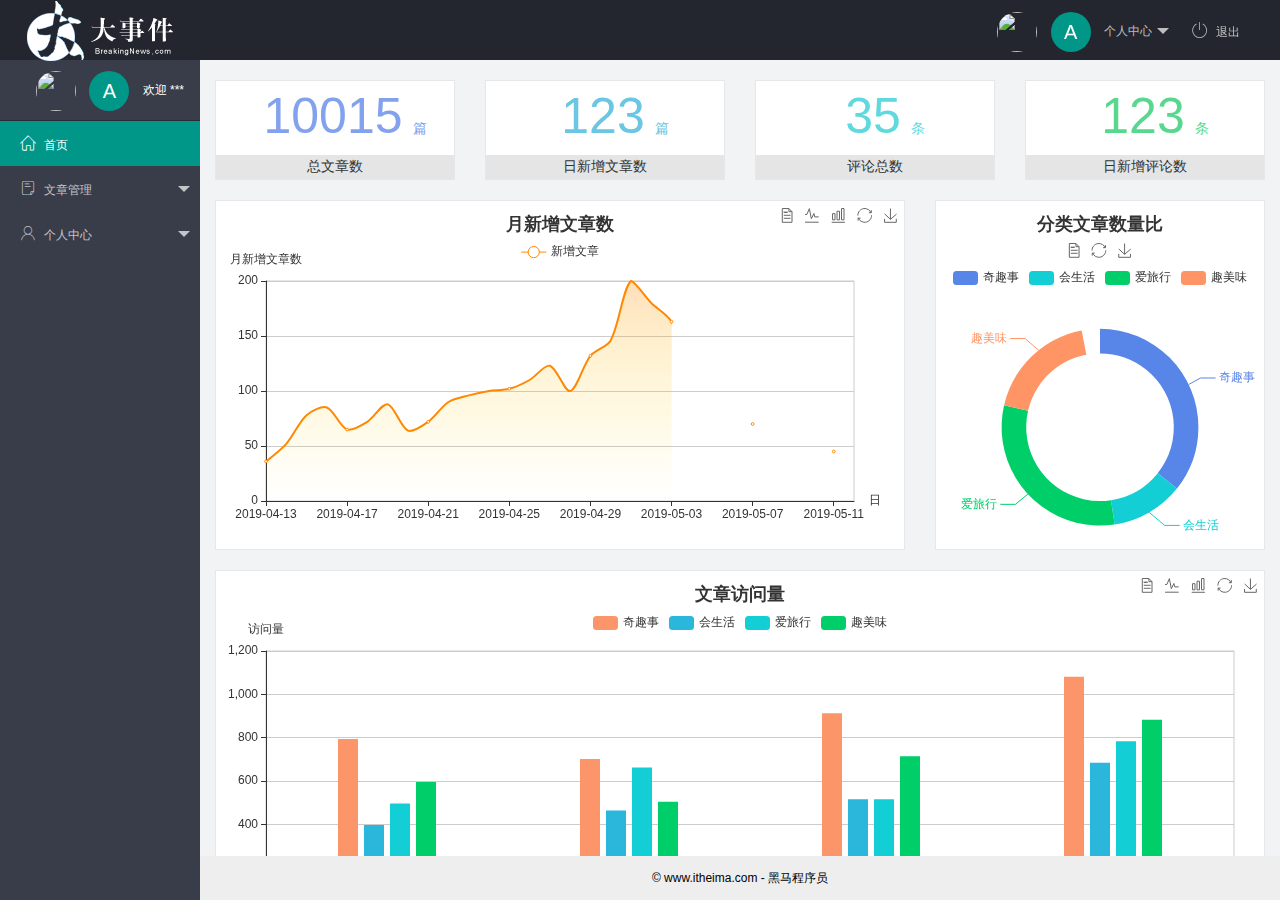
==== index.html @ df909ddf "完成主页功能开发" ====
<!DOCTYPE html>
<html lang="en">
<head>
    <meta charset="UTF-8">
    <meta name="viewport" content="width=device-width, initial-scale=1.0">
    <title>后台主页</title>
    <!-- 导入layui样式 -->
    <link rel="stylesheet" href="/assets/lib/layui/css/layui.css">
    <!-- 导入字体图标 -->
    <link rel="stylesheet" href="/assets/fonts/iconfont.css">
    <!-- 导入自己的css -->
    <link rel="stylesheet" href="/assets/css/index.css">
</head>
<body class="layui-layout-body">
    <body class="layui-layout-body">
        <div class="layui-layout layui-layout-admin">
          <div class="layui-header">
            <div class="layui-logo">
              <img src="/assets/images/logo.png" alt="" />
            </div>
            <!-- 头部区域（可配合layui已有的水平导航） -->
            <ul class="layui-nav layui-layout-right">
              <li class="layui-nav-item">
                <a href="javascript:;" class="userinfo">
                  <img src="http://t.cn/RCzsdCq" class="layui-nav-img" />
                  <span class="text-avatar">A</span>
                  个人中心
                </a>
                <dl class="layui-nav-child">
                  <dd><a href="/user/user_info.html" target="fm">基本资料</a></dd>
                  <dd><a href="/user/user_avatar.html" target="fm">更换头像</a></dd>
                  <dd><a href="/user/user_pwd.html" target="fm">重置密码</a></dd>
                </dl>
              </li>
              <li class="layui-nav-item">
                <a href="javascript:;" id="btnLogout"><span class="iconfont icon-tuichu"></span>退出</a>
              </li>
            </ul>
          </div>
    
          <div class="layui-side layui-bg-black">
            <div class="layui-side-scroll">
              <div class="userinfo">
                <img src="http://t.cn/RCzsdCq" class="layui-nav-img" />
                <span class="text-avatar">A</span>
                <span id="welcome">欢迎 ***</span>
              </div>
              <!-- 左侧导航区域（可配合layui已有的垂直导航） -->
              <ul class="layui-nav layui-nav-tree" lay-shrink="all">
                <li class="layui-nav-item layui-this">
                  <a href="/home/dashboard.html" target="fm"><span class="iconfont icon-home"></span>首页</a>
                </li>
                <li class="layui-nav-item">
                  <a class="" href="javascript:;"><span class="iconfont icon-16"></span>文章管理</a>
                  <dl class="layui-nav-child">
                    <dd>
                      <a href="/article/art_cate.html" target="fm"><i class="layui-icon layui-icon-app"></i>文章类别</a>
                    </dd>
                    <dd>
                      <a href="javascript:;"><i class="layui-icon layui-icon-app"></i>文章列表</a>
                    </dd>
                    <dd>
                      <a href="javascript:;"><i class="layui-icon layui-icon-app"></i>发布文章</a>
                    </dd>
                  </dl>
                </li>
                <li class="layui-nav-item">
                  <a href="javascript:;"><span class="iconfont icon-user"></span>个人中心</a>
                  <dl class="layui-nav-child">
                    <dd>
                      <a href="/user/user_info.html" target="fm"><i class="layui-icon layui-icon-app"></i>基本资料</a>
                    </dd>
                    <dd>
                      <a href="/user/user_avatar.html" target="fm"><i class="layui-icon layui-icon-app"></i>更换头像</a>
                    </dd>
                    <dd>
                      <a href="/user/user_pwd.html" target="fm"><i class="layui-icon layui-icon-app"></i>重置密码</a>
                    </dd>
                  </dl>
                </li>
              </ul>
            </div>
          </div>
    
          <div class="layui-body">
            <!-- 内容主体区域 -->
            <iframe name="fm" src="/home/dashboard.html" frameborder="0"></iframe>
          </div>
    
          <div class="layui-footer">
            <!-- 底部固定区域 -->
            © www.itheima.com - 黑马程序员
          </div>
        </div>

      <!-- 导入 layui 的JS文件 -->
      <script src="/assets/lib/layui/layui.all.js"></script>
      <!-- 导入jQuery -->
      <script src="/assets/lib/jquery.js"></script>
      <!-- 导入自己封装的 baseAPI -->
      <script src="/assets/js/baseAPI.js"></script> 
      <!-- 导入自己的JS -->
      <script src="/assets/js/index.js"></script>
</body>
</html>
---- assets/lib/layui/css/layui.css ----
/** layui-v2.5.5 MIT License By https://www.layui.com */
 .layui-inline,img{display:inline-block;vertical-align:middle}h1,h2,h3,h4,h5,h6{font-weight:400}.layui-edge,.layui-header,.layui-inline,.layui-main{position:relative}.layui-body,.layui-edge,.layui-elip{overflow:hidden}.layui-btn,.layui-edge,.layui-inline,img{vertical-align:middle}.layui-btn,.layui-disabled,.layui-icon,.layui-unselect{-moz-user-select:none;-webkit-user-select:none;-ms-user-select:none}.layui-elip,.layui-form-checkbox span,.layui-form-pane .layui-form-label{text-overflow:ellipsis;white-space:nowrap}.layui-breadcrumb,.layui-tree-btnGroup{visibility:hidden}blockquote,body,button,dd,div,dl,dt,form,h1,h2,h3,h4,h5,h6,input,li,ol,p,pre,td,textarea,th,ul{margin:0;padding:0;-webkit-tap-highlight-color:rgba(0,0,0,0)}a:active,a:hover{outline:0}img{border:none}li{list-style:none}table{border-collapse:collapse;border-spacing:0}h4,h5,h6{font-size:100%}button,input,optgroup,option,select,textarea{font-family:inherit;font-size:inherit;font-style:inherit;font-weight:inherit;outline:0}pre{white-space:pre-wrap;white-space:-moz-pre-wrap;white-space:-pre-wrap;white-space:-o-pre-wrap;word-wrap:break-word}body{line-height:24px;font:14px Helvetica Neue,Helvetica,PingFang SC,Tahoma,Arial,sans-serif}hr{height:1px;margin:10px 0;border:0;clear:both}a{color:#333;text-decoration:none}a:hover{color:#777}a cite{font-style:normal;*cursor:pointer}.layui-border-box,.layui-border-box *{box-sizing:border-box}.layui-box,.layui-box *{box-sizing:content-box}.layui-clear{clear:both;*zoom:1}.layui-clear:after{content:'\20';clear:both;*zoom:1;display:block;height:0}.layui-inline{*display:inline;*zoom:1}.layui-edge{display:inline-block;width:0;height:0;border-width:6px;border-style:dashed;border-color:transparent}.layui-edge-top{top:-4px;border-bottom-color:#999;border-bottom-style:solid}.layui-edge-right{border-left-color:#999;border-left-style:solid}.layui-edge-bottom{top:2px;border-top-color:#999;border-top-style:solid}.layui-edge-left{border-right-color:#999;border-right-style:solid}.layui-disabled,.layui-disabled:hover{color:#d2d2d2!important;cursor:not-allowed!important}.layui-circle{border-radius:100%}.layui-show{display:block!important}.layui-hide{display:none!important}@font-face{font-family:layui-icon;src:url(../font/iconfont.eot?v=250);src:url(../font/iconfont.eot?v=250#iefix) format('embedded-opentype'),url(../font/iconfont.woff2?v=250) format('woff2'),url(../font/iconfont.woff?v=250) format('woff'),url(../font/iconfont.ttf?v=250) format('truetype'),url(../font/iconfont.svg?v=250#layui-icon) format('svg')}.layui-icon{font-family:layui-icon!important;font-size:16px;font-style:normal;-webkit-font-smoothing:antialiased;-moz-osx-font-smoothing:grayscale}.layui-icon-reply-fill:before{content:"\e611"}.layui-icon-set-fill:before{content:"\e614"}.layui-icon-menu-fill:before{content:"\e60f"}.layui-icon-search:before{content:"\e615"}.layui-icon-share:before{content:"\e641"}.layui-icon-set-sm:before{content:"\e620"}.layui-icon-engine:before{content:"\e628"}.layui-icon-close:before{content:"\1006"}.layui-icon-close-fill:before{content:"\1007"}.layui-icon-chart-screen:before{content:"\e629"}.layui-icon-star:before{content:"\e600"}.layui-icon-circle-dot:before{content:"\e617"}.layui-icon-chat:before{content:"\e606"}.layui-icon-release:before{content:"\e609"}.layui-icon-list:before{content:"\e60a"}.layui-icon-chart:before{content:"\e62c"}.layui-icon-ok-circle:before{content:"\1005"}.layui-icon-layim-theme:before{content:"\e61b"}.layui-icon-table:before{content:"\e62d"}.layui-icon-right:before{content:"\e602"}.layui-icon-left:before{content:"\e603"}.layui-icon-cart-simple:before{content:"\e698"}.layui-icon-face-cry:before{content:"\e69c"}.layui-icon-face-smile:before{content:"\e6af"}.layui-icon-survey:before{content:"\e6b2"}.layui-icon-tree:before{content:"\e62e"}.layui-icon-upload-circle:before{content:"\e62f"}.layui-icon-add-circle:before{content:"\e61f"}.layui-icon-download-circle:before{content:"\e601"}.layui-icon-templeate-1:before{content:"\e630"}.layui-icon-util:before{content:"\e631"}.layui-icon-face-surprised:before{content:"\e664"}.layui-icon-edit:before{content:"\e642"}.layui-icon-speaker:before{content:"\e645"}.layui-icon-down:before{content:"\e61a"}.layui-icon-file:before{content:"\e621"}.layui-icon-layouts:before{content:"\e632"}.layui-icon-rate-half:before{content:"\e6c9"}.layui-icon-add-circle-fine:before{content:"\e608"}.layui-icon-prev-circle:before{content:"\e633"}.layui-icon-read:before{content:"\e705"}.layui-icon-404:before{content:"\e61c"}.layui-icon-carousel:before{content:"\e634"}.layui-icon-help:before{content:"\e607"}.layui-icon-code-circle:before{content:"\e635"}.layui-icon-water:before{content:"\e636"}.layui-icon-username:before{content:"\e66f"}.layui-icon-find-fill:before{content:"\e670"}.layui-icon-about:before{content:"\e60b"}.layui-icon-location:before{content:"\e715"}.layui-icon-up:before{content:"\e619"}.layui-icon-pause:before{content:"\e651"}.layui-icon-date:before{content:"\e637"}.layui-icon-layim-uploadfile:before{content:"\e61d"}.layui-icon-delete:before{content:"\e640"}.layui-icon-play:before{content:"\e652"}.layui-icon-top:before{content:"\e604"}.layui-icon-friends:before{content:"\e612"}.layui-icon-refresh-3:before{content:"\e9aa"}.layui-icon-ok:before{content:"\e605"}.layui-icon-layer:before{content:"\e638"}.layui-icon-face-smile-fine:before{content:"\e60c"}.layui-icon-dollar:before{content:"\e659"}.layui-icon-group:before{content:"\e613"}.layui-icon-layim-download:before{content:"\e61e"}.layui-icon-picture-fine:before{content:"\e60d"}.layui-icon-link:before{content:"\e64c"}.layui-icon-diamond:before{content:"\e735"}.layui-icon-log:before{content:"\e60e"}.layui-icon-rate-solid:before{content:"\e67a"}.layui-icon-fonts-del:before{content:"\e64f"}.layui-icon-unlink:before{content:"\e64d"}.layui-icon-fonts-clear:before{content:"\e639"}.layui-icon-triangle-r:before{content:"\e623"}.layui-icon-circle:before{content:"\e63f"}.layui-icon-radio:before{content:"\e643"}.layui-icon-align-center:before{content:"\e647"}.layui-icon-align-right:before{content:"\e648"}.layui-icon-align-left:before{content:"\e649"}.layui-icon-loading-1:before{content:"\e63e"}.layui-icon-return:before{content:"\e65c"}.layui-icon-fonts-strong:before{content:"\e62b"}.layui-icon-upload:before{content:"\e67c"}.layui-icon-dialogue:before{content:"\e63a"}.layui-icon-video:before{content:"\e6ed"}.layui-icon-headset:before{content:"\e6fc"}.layui-icon-cellphone-fine:before{content:"\e63b"}.layui-icon-add-1:before{content:"\e654"}.layui-icon-face-smile-b:before{content:"\e650"}.layui-icon-fonts-html:before{content:"\e64b"}.layui-icon-form:before{content:"\e63c"}.layui-icon-cart:before{content:"\e657"}.layui-icon-camera-fill:before{content:"\e65d"}.layui-icon-tabs:before{content:"\e62a"}.layui-icon-fonts-code:before{content:"\e64e"}.layui-icon-fire:before{content:"\e756"}.layui-icon-set:before{content:"\e716"}.layui-icon-fonts-u:before{content:"\e646"}.layui-icon-triangle-d:before{content:"\e625"}.layui-icon-tips:before{content:"\e702"}.layui-icon-picture:before{content:"\e64a"}.layui-icon-more-vertical:before{content:"\e671"}.layui-icon-flag:before{content:"\e66c"}.layui-icon-loading:before{content:"\e63d"}.layui-icon-fonts-i:before{content:"\e644"}.layui-icon-refresh-1:before{content:"\e666"}.layui-icon-rmb:before{content:"\e65e"}.layui-icon-home:before{content:"\e68e"}.layui-icon-user:before{content:"\e770"}.layui-icon-notice:before{content:"\e667"}.layui-icon-login-weibo:before{content:"\e675"}.layui-icon-voice:before{content:"\e688"}.layui-icon-upload-drag:before{content:"\e681"}.layui-icon-login-qq:before{content:"\e676"}.layui-icon-snowflake:before{content:"\e6b1"}.layui-icon-file-b:before{content:"\e655"}.layui-icon-template:before{content:"\e663"}.layui-icon-auz:before{content:"\e672"}.layui-icon-console:before{content:"\e665"}.layui-icon-app:before{content:"\e653"}.layui-icon-prev:before{content:"\e65a"}.layui-icon-website:before{content:"\e7ae"}.layui-icon-next:before{content:"\e65b"}.layui-icon-component:before{content:"\e857"}.layui-icon-more:before{content:"\e65f"}.layui-icon-login-wechat:before{content:"\e677"}.layui-icon-shrink-right:before{content:"\e668"}.layui-icon-spread-left:before{content:"\e66b"}.layui-icon-camera:before{content:"\e660"}.layui-icon-note:before{content:"\e66e"}.layui-icon-refresh:before{content:"\e669"}.layui-icon-female:before{content:"\e661"}.layui-icon-male:before{content:"\e662"}.layui-icon-password:before{content:"\e673"}.layui-icon-senior:before{content:"\e674"}.layui-icon-theme:before{content:"\e66a"}.layui-icon-tread:before{content:"\e6c5"}.layui-icon-praise:before{content:"\e6c6"}.layui-icon-star-fill:before{content:"\e658"}.layui-icon-rate:before{content:"\e67b"}.layui-icon-template-1:before{content:"\e656"}.layui-icon-vercode:before{content:"\e679"}.layui-icon-cellphone:before{content:"\e678"}.layui-icon-screen-full:before{content:"\e622"}.layui-icon-screen-restore:before{content:"\e758"}.layui-icon-cols:before{content:"\e610"}.layui-icon-export:before{content:"\e67d"}.layui-icon-print:before{content:"\e66d"}.layui-icon-slider:before{content:"\e714"}.layui-icon-addition:before{content:"\e624"}.layui-icon-subtraction:before{content:"\e67e"}.layui-icon-service:before{content:"\e626"}.layui-icon-transfer:before{content:"\e691"}.layui-main{width:1140px;margin:0 auto}.layui-header{z-index:1000;height:60px}.layui-header a:hover{transition:all .5s;-webkit-transition:all .5s}.layui-side{position:fixed;left:0;top:0;bottom:0;z-index:999;width:200px;overflow-x:hidden}.layui-side-scroll{position:relative;width:220px;height:100%;overflow-x:hidden}.layui-body{position:absolute;left:200px;right:0;top:0;bottom:0;z-index:998;width:auto;overflow-y:auto;box-sizing:border-box}.layui-layout-body{overflow:hidden}.layui-layout-admin .layui-header{background-color:#23262E}.layui-layout-admin .layui-side{top:60px;width:200px;overflow-x:hidden}.layui-layout-admin .layui-body{position:fixed;top:60px;bottom:44px}.layui-layout-admin .layui-main{width:auto;margin:0 15px}.layui-layout-admin .layui-footer{position:fixed;left:200px;right:0;bottom:0;height:44px;line-height:44px;padding:0 15px;background-color:#eee}.layui-layout-admin .layui-logo{position:absolute;left:0;top:0;width:200px;height:100%;line-height:60px;text-align:center;color:#009688;font-size:16px}.layui-layout-admin .layui-header .layui-nav{background:0 0}.layui-layout-left{position:absolute!important;left:200px;top:0}.layui-layout-right{position:absolute!important;right:0;top:0}.layui-container{position:relative;margin:0 auto;padding:0 15px;box-sizing:border-box}.layui-fluid{position:relative;margin:0 auto;padding:0 15px}.layui-row:after,.layui-row:before{content:'';display:block;clear:both}.layui-col-lg1,.layui-col-lg10,.layui-col-lg11,.layui-col-lg12,.layui-col-lg2,.layui-col-lg3,.layui-col-lg4,.layui-col-lg5,.layui-col-lg6,.layui-col-lg7,.layui-col-lg8,.layui-col-lg9,.layui-col-md1,.layui-col-md10,.layui-col-md11,.layui-col-md12,.layui-col-md2,.layui-col-md3,.layui-col-md4,.layui-col-md5,.layui-col-md6,.layui-col-md7,.layui-col-md8,.layui-col-md9,.layui-col-sm1,.layui-col-sm10,.layui-col-sm11,.layui-col-sm12,.layui-col-sm2,.layui-col-sm3,.layui-col-sm4,.layui-col-sm5,.layui-col-sm6,.layui-col-sm7,.layui-col-sm8,.layui-col-sm9,.layui-col-xs1,.layui-col-xs10,.layui-col-xs11,.layui-col-xs12,.layui-col-xs2,.layui-col-xs3,.layui-col-xs4,.layui-col-xs5,.layui-col-xs6,.layui-col-xs7,.layui-col-xs8,.layui-col-xs9{position:relative;display:block;box-sizing:border-box}.layui-col-xs1,.layui-col-xs10,.layui-col-xs11,.layui-col-xs12,.layui-col-xs2,.layui-col-xs3,.layui-col-xs4,.layui-col-xs5,.layui-col-xs6,.layui-col-xs7,.layui-col-xs8,.layui-col-xs9{float:left}.layui-col-xs1{width:8.33333333%}.layui-col-xs2{width:16.66666667%}.layui-col-xs3{width:25%}.layui-col-xs4{width:33.33333333%}.layui-col-xs5{width:41.66666667%}.layui-col-xs6{width:50%}.layui-col-xs7{width:58.33333333%}.layui-col-xs8{width:66.66666667%}.layui-col-xs9{width:75%}.layui-col-xs10{width:83.33333333%}.layui-col-xs11{width:91.66666667%}.layui-col-xs12{width:100%}.layui-col-xs-offset1{margin-left:8.33333333%}.layui-col-xs-offset2{margin-left:16.66666667%}.layui-col-xs-offset3{margin-left:25%}.layui-col-xs-offset4{margin-left:33.33333333%}.layui-col-xs-offset5{margin-left:41.66666667%}.layui-col-xs-offset6{margin-left:50%}.layui-col-xs-offset7{margin-left:58.33333333%}.layui-col-xs-offset8{margin-left:66.66666667%}.layui-col-xs-offset9{margin-left:75%}.layui-col-xs-offset10{margin-left:83.33333333%}.layui-col-xs-offset11{margin-left:91.66666667%}.layui-col-xs-offset12{margin-left:100%}@media screen and (max-width:768px){.layui-hide-xs{display:none!important}.layui-show-xs-block{display:block!important}.layui-show-xs-inline{display:inline!important}.layui-show-xs-inline-block{display:inline-block!important}}@media screen and (min-width:768px){.layui-container{width:750px}.layui-hide-sm{display:none!important}.layui-show-sm-block{display:block!important}.layui-show-sm-inline{display:inline!important}.layui-show-sm-inline-block{display:inline-block!important}.layui-col-sm1,.layui-col-sm10,.layui-col-sm11,.layui-col-sm12,.layui-col-sm2,.layui-col-sm3,.layui-col-sm4,.layui-col-sm5,.layui-col-sm6,.layui-col-sm7,.layui-col-sm8,.layui-col-sm9{float:left}.layui-col-sm1{width:8.33333333%}.layui-col-sm2{width:16.66666667%}.layui-col-sm3{width:25%}.layui-col-sm4{width:33.33333333%}.layui-col-sm5{width:41.66666667%}.layui-col-sm6{width:50%}.layui-col-sm7{width:58.33333333%}.layui-col-sm8{width:66.66666667%}.layui-col-sm9{width:75%}.layui-col-sm10{width:83.33333333%}.layui-col-sm11{width:91.66666667%}.layui-col-sm12{width:100%}.layui-col-sm-offset1{margin-left:8.33333333%}.layui-col-sm-offset2{margin-left:16.66666667%}.layui-col-sm-offset3{margin-left:25%}.layui-col-sm-offset4{margin-left:33.33333333%}.layui-col-sm-offset5{margin-left:41.66666667%}.layui-col-sm-offset6{margin-left:50%}.layui-col-sm-offset7{margin-left:58.33333333%}.layui-col-sm-offset8{margin-left:66.66666667%}.layui-col-sm-offset9{margin-left:75%}.layui-col-sm-offset10{margin-left:83.33333333%}.layui-col-sm-offset11{margin-left:91.66666667%}.layui-col-sm-offset12{margin-left:100%}}@media screen and (min-width:992px){.layui-container{width:970px}.layui-hide-md{display:none!important}.layui-show-md-block{display:block!important}.layui-show-md-inline{display:inline!important}.layui-show-md-inline-block{display:inline-block!important}.layui-col-md1,.layui-col-md10,.layui-col-md11,.layui-col-md12,.layui-col-md2,.layui-col-md3,.layui-col-md4,.layui-col-md5,.layui-col-md6,.layui-col-md7,.layui-col-md8,.layui-col-md9{float:left}.layui-col-md1{width:8.33333333%}.layui-col-md2{width:16.66666667%}.layui-col-md3{width:25%}.layui-col-md4{width:33.33333333%}.layui-col-md5{width:41.66666667%}.layui-col-md6{width:50%}.layui-col-md7{width:58.33333333%}.layui-col-md8{width:66.66666667%}.layui-col-md9{width:75%}.layui-col-md10{width:83.33333333%}.layui-col-md11{width:91.66666667%}.layui-col-md12{width:100%}.layui-col-md-offset1{margin-left:8.33333333%}.layui-col-md-offset2{margin-left:16.66666667%}.layui-col-md-offset3{margin-left:25%}.layui-col-md-offset4{margin-left:33.33333333%}.layui-col-md-offset5{margin-left:41.66666667%}.layui-col-md-offset6{margin-left:50%}.layui-col-md-offset7{margin-left:58.33333333%}.layui-col-md-offset8{margin-left:66.66666667%}.layui-col-md-offset9{margin-left:75%}.layui-col-md-offset10{margin-left:83.33333333%}.layui-col-md-offset11{margin-left:91.66666667%}.layui-col-md-offset12{margin-left:100%}}@media screen and (min-width:1200px){.layui-container{width:1170px}.layui-hide-lg{display:none!important}.layui-show-lg-block{display:block!important}.layui-show-lg-inline{display:inline!important}.layui-show-lg-inline-block{display:inline-block!important}.layui-col-lg1,.layui-col-lg10,.layui-col-lg11,.layui-col-lg12,.layui-col-lg2,.layui-col-lg3,.layui-col-lg4,.layui-col-lg5,.layui-col-lg6,.layui-col-lg7,.layui-col-lg8,.layui-col-lg9{float:left}.layui-col-lg1{width:8.33333333%}.layui-col-lg2{width:16.66666667%}.layui-col-lg3{width:25%}.layui-col-lg4{width:33.33333333%}.layui-col-lg5{width:41.66666667%}.layui-col-lg6{width:50%}.layui-col-lg7{width:58.33333333%}.layui-col-lg8{width:66.66666667%}.layui-col-lg9{width:75%}.layui-col-lg10{width:83.33333333%}.layui-col-lg11{width:91.66666667%}.layui-col-lg12{width:100%}.layui-col-lg-offset1{margin-left:8.33333333%}.layui-col-lg-offset2{margin-left:16.66666667%}.layui-col-lg-offset3{margin-left:25%}.layui-col-lg-offset4{margin-left:33.33333333%}.layui-col-lg-offset5{margin-left:41.66666667%}.layui-col-lg-offset6{margin-left:50%}.layui-col-lg-offset7{margin-left:58.33333333%}.layui-col-lg-offset8{margin-left:66.66666667%}.layui-col-lg-offset9{margin-left:75%}.layui-col-lg-offset10{margin-left:83.33333333%}.layui-col-lg-offset11{margin-left:91.66666667%}.layui-col-lg-offset12{margin-left:100%}}.layui-col-space1{margin:-.5px}.layui-col-space1>*{padding:.5px}.layui-col-space3{margin:-1.5px}.layui-col-space3>*{padding:1.5px}.layui-col-space5{margin:-2.5px}.layui-col-space5>*{padding:2.5px}.layui-col-space8{margin:-3.5px}.layui-col-space8>*{padding:3.5px}.layui-col-space10{margin:-5px}.layui-col-space10>*{padding:5px}.layui-col-space12{margin:-6px}.layui-col-space12>*{padding:6px}.layui-col-space15{margin:-7.5px}.layui-col-space15>*{padding:7.5px}.layui-col-space18{margin:-9px}.layui-col-space18>*{padding:9px}.layui-col-space20{margin:-10px}.layui-col-space20>*{padding:10px}.layui-col-space22{margin:-11px}.layui-col-space22>*{padding:11px}.layui-col-space25{margin:-12.5px}.layui-col-space25>*{padding:12.5px}.layui-col-space30{margin:-15px}.layui-col-space30>*{padding:15px}.layui-btn,.layui-input,.layui-select,.layui-textarea,.layui-upload-button{outline:0;-webkit-appearance:none;transition:all .3s;-webkit-transition:all .3s;box-sizing:border-box}.layui-elem-quote{margin-bottom:10px;padding:15px;line-height:22px;border-left:5px solid #009688;border-radius:0 2px 2px 0;background-color:#f2f2f2}.layui-quote-nm{border-style:solid;border-width:1px 1px 1px 5px;background:0 0}.layui-elem-field{margin-bottom:10px;padding:0;border-width:1px;border-style:solid}.layui-elem-field legend{margin-left:20px;padding:0 10px;font-size:20px;font-weight:300}.layui-field-title{margin:10px 0 20px;border-width:1px 0 0}.layui-field-box{padding:10px 15px}.layui-field-title .layui-field-box{padding:10px 0}.layui-progress{position:relative;height:6px;border-radius:20px;background-color:#e2e2e2}.layui-progress-bar{position:absolute;left:0;top:0;width:0;max-width:100%;height:6px;border-radius:20px;text-align:right;background-color:#5FB878;transition:all .3s;-webkit-transition:all .3s}.layui-progress-big,.layui-progress-big .layui-progress-bar{height:18px;line-height:18px}.layui-progress-text{position:relative;top:-20px;line-height:18px;font-size:12px;color:#666}.layui-progress-big .layui-progress-text{position:static;padding:0 10px;color:#fff}.layui-collapse{border-width:1px;border-style:solid;border-radius:2px}.layui-colla-content,.layui-colla-item{border-top-width:1px;border-top-style:solid}.layui-colla-item:first-child{border-top:none}.layui-colla-title{position:relative;height:42px;line-height:42px;padding:0 15px 0 35px;color:#333;background-color:#f2f2f2;cursor:pointer;font-size:14px;overflow:hidden}.layui-colla-content{display:none;padding:10px 15px;line-height:22px;color:#666}.layui-colla-icon{position:absolute;left:15px;top:0;font-size:14px}.layui-card{margin-bottom:15px;border-radius:2px;background-color:#fff;box-shadow:0 1px 2px 0 rgba(0,0,0,.05)}.layui-card:last-child{margin-bottom:0}.layui-card-header{position:relative;height:42px;line-height:42px;padding:0 15px;border-bottom:1px solid #f6f6f6;color:#333;border-radius:2px 2px 0 0;font-size:14px}.layui-bg-black,.layui-bg-blue,.layui-bg-cyan,.layui-bg-green,.layui-bg-orange,.layui-bg-red{color:#fff!important}.layui-card-body{position:relative;padding:10px 15px;line-height:24px}.layui-card-body[pad15]{padding:15px}.layui-card-body[pad20]{padding:20px}.layui-card-body .layui-table{margin:5px 0}.layui-card .layui-tab{margin:0}.layui-panel-window{position:relative;padding:15px;border-radius:0;border-top:5px solid #E6E6E6;background-color:#fff}.layui-auxiliar-moving{position:fixed;left:0;right:0;top:0;bottom:0;width:100%;height:100%;background:0 0;z-index:9999999999}.layui-form-label,.layui-form-mid,.layui-form-select,.layui-input-block,.layui-input-inline,.layui-textarea{position:relative}.layui-bg-red{background-color:#FF5722!important}.layui-bg-orange{background-color:#FFB800!important}.layui-bg-green{background-color:#009688!important}.layui-bg-cyan{background-color:#2F4056!important}.layui-bg-blue{background-color:#1E9FFF!important}.layui-bg-black{background-color:#393D49!important}.layui-bg-gray{background-color:#eee!important;color:#666!important}.layui-badge-rim,.layui-colla-content,.layui-colla-item,.layui-collapse,.layui-elem-field,.layui-form-pane .layui-form-item[pane],.layui-form-pane .layui-form-label,.layui-input,.layui-layedit,.layui-layedit-tool,.layui-quote-nm,.layui-select,.layui-tab-bar,.layui-tab-card,.layui-tab-title,.layui-tab-title .layui-this:after,.layui-textarea{border-color:#e6e6e6}.layui-timeline-item:before,hr{background-color:#e6e6e6}.layui-text{line-height:22px;font-size:14px;color:#666}.layui-text h1,.layui-text h2,.layui-text h3{font-weight:500;color:#333}.layui-text h1{font-size:30px}.layui-text h2{font-size:24px}.layui-text h3{font-size:18px}.layui-text a:not(.layui-btn){color:#01AAED}.layui-text a:not(.layui-btn):hover{text-decoration:underline}.layui-text ul{padding:5px 0 5px 15px}.layui-text ul li{margin-top:5px;list-style-type:disc}.layui-text em,.layui-word-aux{color:#999!important;padding:0 5px!important}.layui-btn{display:inline-block;height:38px;line-height:38px;padding:0 18px;background-color:#009688;color:#fff;white-space:nowrap;text-align:center;font-size:14px;border:none;border-radius:2px;cursor:pointer}.layui-btn:hover{opacity:.8;filter:alpha(opacity=80);color:#fff}.layui-btn:active{opacity:1;filter:alpha(opacity=100)}.layui-btn+.layui-btn{margin-left:10px}.layui-btn-container{font-size:0}.layui-btn-container .layui-btn{margin-right:10px;margin-bottom:10px}.layui-btn-container .layui-btn+.layui-btn{margin-left:0}.layui-table .layui-btn-container .layui-btn{margin-bottom:9px}.layui-btn-radius{border-radius:100px}.layui-btn .layui-icon{margin-right:3px;font-size:18px;vertical-align:bottom;vertical-align:middle\9}.layui-btn-primary{border:1px solid #C9C9C9;background-color:#fff;color:#555}.layui-btn-primary:hover{border-color:#009688;color:#333}.layui-btn-normal{background-color:#1E9FFF}.layui-btn-warm{background-color:#FFB800}.layui-btn-danger{background-color:#FF5722}.layui-btn-checked{background-color:#5FB878}.layui-btn-disabled,.layui-btn-disabled:active,.layui-btn-disabled:hover{border:1px solid #e6e6e6;background-color:#FBFBFB;color:#C9C9C9;cursor:not-allowed;opacity:1}.layui-btn-lg{height:44px;line-height:44px;padding:0 25px;font-size:16px}.layui-btn-sm{height:30px;line-height:30px;padding:0 10px;font-size:12px}.layui-btn-sm i{font-size:16px!important}.layui-btn-xs{height:22px;line-height:22px;padding:0 5px;font-size:12px}.layui-btn-xs i{font-size:14px!important}.layui-btn-group{display:inline-block;vertical-align:middle;font-size:0}.layui-btn-group .layui-btn{margin-left:0!important;margin-right:0!important;border-left:1px solid rgba(255,255,255,.5);border-radius:0}.layui-btn-group .layui-btn-primary{border-left:none}.layui-btn-group .layui-btn-primary:hover{border-color:#C9C9C9;color:#009688}.layui-btn-group .layui-btn:first-child{border-left:none;border-radius:2px 0 0 2px}.layui-btn-group .layui-btn-primary:first-child{border-left:1px solid #c9c9c9}.layui-btn-group .layui-btn:last-child{border-radius:0 2px 2px 0}.layui-btn-group .layui-btn+.layui-btn{margin-left:0}.layui-btn-group+.layui-btn-group{margin-left:10px}.layui-btn-fluid{width:100%}.layui-input,.layui-select,.layui-textarea{height:38px;line-height:1.3;line-height:38px\9;border-width:1px;border-style:solid;background-color:#fff;border-radius:2px}.layui-input::-webkit-input-placeholder,.layui-select::-webkit-input-placeholder,.layui-textarea::-webkit-input-placeholder{line-height:1.3}.layui-input,.layui-textarea{display:block;width:100%;padding-left:10px}.layui-input:hover,.layui-textarea:hover{border-color:#D2D2D2!important}.layui-input:focus,.layui-textarea:focus{border-color:#C9C9C9!important}.layui-textarea{min-height:100px;height:auto;line-height:20px;padding:6px 10px;resize:vertical}.layui-select{padding:0 10px}.layui-form input[type=checkbox],.layui-form input[type=radio],.layui-form select{display:none}.layui-form [lay-ignore]{display:initial}.layui-form-item{margin-bottom:15px;clear:both;*zoom:1}.layui-form-item:after{content:'\20';clear:both;*zoom:1;display:block;height:0}.layui-form-label{float:left;display:block;padding:9px 15px;width:80px;font-weight:400;line-height:20px;text-align:right}.layui-form-label-col{display:block;float:none;padding:9px 0;line-height:20px;text-align:left}.layui-form-item .layui-inline{margin-bottom:5px;margin-right:10px}.layui-input-block{margin-left:110px;min-height:36px}.layui-input-inline{display:inline-block;vertical-align:middle}.layui-form-item .layui-input-inline{float:left;width:190px;margin-right:10px}.layui-form-text .layui-input-inline{width:auto}.layui-form-mid{float:left;display:block;padding:9px 0!important;line-height:20px;margin-right:10px}.layui-form-danger+.layui-form-select .layui-input,.layui-form-danger:focus{border-color:#FF5722!important}.layui-form-select .layui-input{padding-right:30px;cursor:pointer}.layui-form-select .layui-edge{position:absolute;right:10px;top:50%;margin-top:-3px;cursor:pointer;border-width:6px;border-top-color:#c2c2c2;border-top-style:solid;transition:all .3s;-webkit-transition:all .3s}.layui-form-select dl{display:none;position:absolute;left:0;top:42px;padding:5px 0;z-index:899;min-width:100%;border:1px solid #d2d2d2;max-height:300px;overflow-y:auto;background-color:#fff;border-radius:2px;box-shadow:0 2px 4px rgba(0,0,0,.12);box-sizing:border-box}.layui-form-select dl dd,.layui-form-select dl dt{padding:0 10px;line-height:36px;white-space:nowrap;overflow:hidden;text-overflow:ellipsis}.layui-form-select dl dt{font-size:12px;color:#999}.layui-form-select dl dd{cursor:pointer}.layui-form-select dl dd:hover{background-color:#f2f2f2;-webkit-transition:.5s all;transition:.5s all}.layui-form-select .layui-select-group dd{padding-left:20px}.layui-form-select dl dd.layui-select-tips{padding-left:10px!important;color:#999}.layui-form-select dl dd.layui-this{background-color:#5FB878;color:#fff}.layui-form-checkbox,.layui-form-select dl dd.layui-disabled{background-color:#fff}.layui-form-selected dl{display:block}.layui-form-checkbox,.layui-form-checkbox *,.layui-form-switch{display:inline-block;vertical-align:middle}.layui-form-selected .layui-edge{margin-top:-9px;-webkit-transform:rotate(180deg);transform:rotate(180deg);margin-top:-3px\9}:root .layui-form-selected .layui-edge{margin-top:-9px\0/IE9}.layui-form-selectup dl{top:auto;bottom:42px}.layui-select-none{margin:5px 0;text-align:center;color:#999}.layui-select-disabled .layui-disabled{border-color:#eee!important}.layui-select-disabled .layui-edge{border-top-color:#d2d2d2}.layui-form-checkbox{position:relative;height:30px;line-height:30px;margin-right:10px;padding-right:30px;cursor:pointer;font-size:0;-webkit-transition:.1s linear;transition:.1s linear;box-sizing:border-box}.layui-form-checkbox span{padding:0 10px;height:100%;font-size:14px;border-radius:2px 0 0 2px;background-color:#d2d2d2;color:#fff;overflow:hidden}.layui-form-checkbox:hover span{background-color:#c2c2c2}.layui-form-checkbox i{position:absolute;right:0;top:0;width:30px;height:28px;border:1px solid #d2d2d2;border-left:none;border-radius:0 2px 2px 0;color:#fff;font-size:20px;text-align:center}.layui-form-checkbox:hover i{border-color:#c2c2c2;color:#c2c2c2}.layui-form-checked,.layui-form-checked:hover{border-color:#5FB878}.layui-form-checked span,.layui-form-checked:hover span{background-color:#5FB878}.layui-form-checked i,.layui-form-checked:hover i{color:#5FB878}.layui-form-item .layui-form-checkbox{margin-top:4px}.layui-form-checkbox[lay-skin=primary]{height:auto!important;line-height:normal!important;min-width:18px;min-height:18px;border:none!important;margin-right:0;padding-left:28px;padding-right:0;background:0 0}.layui-form-checkbox[lay-skin=primary] span{padding-left:0;padding-right:15px;line-height:18px;background:0 0;color:#666}.layui-form-checkbox[lay-skin=primary] i{right:auto;left:0;width:16px;height:16px;line-height:16px;border:1px solid #d2d2d2;font-size:12px;border-radius:2px;background-color:#fff;-webkit-transition:.1s linear;transition:.1s linear}.layui-form-checkbox[lay-skin=primary]:hover i{border-color:#5FB878;color:#fff}.layui-form-checked[lay-skin=primary] i{border-color:#5FB878!important;background-color:#5FB878;color:#fff}.layui-checkbox-disbaled[lay-skin=primary] span{background:0 0!important;color:#c2c2c2}.layui-checkbox-disbaled[lay-skin=primary]:hover i{border-color:#d2d2d2}.layui-form-item .layui-form-checkbox[lay-skin=primary]{margin-top:10px}.layui-form-switch{position:relative;height:22px;line-height:22px;min-width:35px;padding:0 5px;margin-top:8px;border:1px solid #d2d2d2;border-radius:20px;cursor:pointer;background-color:#fff;-webkit-transition:.1s linear;transition:.1s linear}.layui-form-switch i{position:absolute;left:5px;top:3px;width:16px;height:16px;border-radius:20px;background-color:#d2d2d2;-webkit-transition:.1s linear;transition:.1s linear}.layui-form-switch em{position:relative;top:0;width:25px;margin-left:21px;padding:0!important;text-align:center!important;color:#999!important;font-style:normal!important;font-size:12px}.layui-form-onswitch{border-color:#5FB878;background-color:#5FB878}.layui-checkbox-disbaled,.layui-checkbox-disbaled i{border-color:#e2e2e2!important}.layui-form-onswitch i{left:100%;margin-left:-21px;background-color:#fff}.layui-form-onswitch em{margin-left:5px;margin-right:21px;color:#fff!important}.layui-checkbox-disbaled span{background-color:#e2e2e2!important}.layui-checkbox-disbaled:hover i{color:#fff!important}[lay-radio]{display:none}.layui-form-radio,.layui-form-radio *{display:inline-block;vertical-align:middle}.layui-form-radio{line-height:28px;margin:6px 10px 0 0;padding-right:10px;cursor:pointer;font-size:0}.layui-form-radio *{font-size:14px}.layui-form-radio>i{margin-right:8px;font-size:22px;color:#c2c2c2}.layui-form-radio>i:hover,.layui-form-radioed>i{color:#5FB878}.layui-radio-disbaled>i{color:#e2e2e2!important}.layui-form-pane .layui-form-label{width:110px;padding:8px 15px;height:38px;line-height:20px;border-width:1px;border-style:solid;border-radius:2px 0 0 2px;text-align:center;background-color:#FBFBFB;overflow:hidden;box-sizing:border-box}.layui-form-pane .layui-input-inline{margin-left:-1px}.layui-form-pane .layui-input-block{margin-left:110px;left:-1px}.layui-form-pane .layui-input{border-radius:0 2px 2px 0}.layui-form-pane .layui-form-text .layui-form-label{float:none;width:100%;border-radius:2px;box-sizing:border-box;text-align:left}.layui-form-pane .layui-form-text .layui-input-inline{display:block;margin:0;top:-1px;clear:both}.layui-form-pane .layui-form-text .layui-input-block{margin:0;left:0;top:-1px}.layui-form-pane .layui-form-text .layui-textarea{min-height:100px;border-radius:0 0 2px 2px}.layui-form-pane .layui-form-checkbox{margin:4px 0 4px 10px}.layui-form-pane .layui-form-radio,.layui-form-pane .layui-form-switch{margin-top:6px;margin-left:10px}.layui-form-pane .layui-form-item[pane]{position:relative;border-width:1px;border-style:solid}.layui-form-pane .layui-form-item[pane] .layui-form-label{position:absolute;left:0;top:0;height:100%;border-width:0 1px 0 0}.layui-form-pane .layui-form-item[pane] .layui-input-inline{margin-left:110px}@media screen and (max-width:450px){.layui-form-item .layui-form-label{text-overflow:ellipsis;overflow:hidden;white-space:nowrap}.layui-form-item .layui-inline{display:block;margin-right:0;margin-bottom:20px;clear:both}.layui-form-item .layui-inline:after{content:'\20';clear:both;display:block;height:0}.layui-form-item .layui-input-inline{display:block;float:none;left:-3px;width:auto;margin:0 0 10px 112px}.layui-form-item .layui-input-inline+.layui-form-mid{margin-left:110px;top:-5px;padding:0}.layui-form-item .layui-form-checkbox{margin-right:5px;margin-bottom:5px}}.layui-layedit{border-width:1px;border-style:solid;border-radius:2px}.layui-layedit-tool{padding:3px 5px;border-bottom-width:1px;border-bottom-style:solid;font-size:0}.layedit-tool-fixed{position:fixed;top:0;border-top:1px solid #e2e2e2}.layui-layedit-tool .layedit-tool-mid,.layui-layedit-tool .layui-icon{display:inline-block;vertical-align:middle;text-align:center;font-size:14px}.layui-layedit-tool .layui-icon{position:relative;width:32px;height:30px;line-height:30px;margin:3px 5px;color:#777;cursor:pointer;border-radius:2px}.layui-layedit-tool .layui-icon:hover{color:#393D49}.layui-layedit-tool .layui-icon:active{color:#000}.layui-layedit-tool .layedit-tool-active{background-color:#e2e2e2;color:#000}.layui-layedit-tool .layui-disabled,.layui-layedit-tool .layui-disabled:hover{color:#d2d2d2;cursor:not-allowed}.layui-layedit-tool .layedit-tool-mid{width:1px;height:18px;margin:0 10px;background-color:#d2d2d2}.layedit-tool-html{width:50px!important;font-size:30px!important}.layedit-tool-b,.layedit-tool-code,.layedit-tool-help{font-size:16px!important}.layedit-tool-d,.layedit-tool-face,.layedit-tool-image,.layedit-tool-unlink{font-size:18px!important}.layedit-tool-image input{position:absolute;font-size:0;left:0;top:0;width:100%;height:100%;opacity:.01;filter:Alpha(opacity=1);cursor:pointer}.layui-layedit-iframe iframe{display:block;width:100%}#LAY_layedit_code{overflow:hidden}.layui-laypage{display:inline-block;*display:inline;*zoom:1;vertical-align:middle;margin:10px 0;font-size:0}.layui-laypage>a:first-child,.layui-laypage>a:first-child em{border-radius:2px 0 0 2px}.layui-laypage>a:last-child,.layui-laypage>a:last-child em{border-radius:0 2px 2px 0}.layui-laypage>:first-child{margin-left:0!important}.layui-laypage>:last-child{margin-right:0!important}.layui-laypage a,.layui-laypage button,.layui-laypage input,.layui-laypage select,.layui-laypage span{border:1px solid #e2e2e2}.layui-laypage a,.layui-laypage span{display:inline-block;*display:inline;*zoom:1;vertical-align:middle;padding:0 15px;height:28px;line-height:28px;margin:0 -1px 5px 0;background-color:#fff;color:#333;font-size:12px}.layui-flow-more a *,.layui-laypage input,.layui-table-view select[lay-ignore]{display:inline-block}.layui-laypage a:hover{color:#009688}.layui-laypage em{font-style:normal}.layui-laypage .layui-laypage-spr{color:#999;font-weight:700}.layui-laypage a{text-decoration:none}.layui-laypage .layui-laypage-curr{position:relative}.layui-laypage .layui-laypage-curr em{position:relative;color:#fff}.layui-laypage .layui-laypage-curr .layui-laypage-em{position:absolute;left:-1px;top:-1px;padding:1px;width:100%;height:100%;background-color:#009688}.layui-laypage-em{border-radius:2px}.layui-laypage-next em,.layui-laypage-prev em{font-family:Sim sun;font-size:16px}.layui-laypage .layui-laypage-count,.layui-laypage .layui-laypage-limits,.layui-laypage .layui-laypage-refresh,.layui-laypage .layui-laypage-skip{margin-left:10px;margin-right:10px;padding:0;border:none}.layui-laypage .layui-laypage-limits,.layui-laypage .layui-laypage-refresh{vertical-align:top}.layui-laypage .layui-laypage-refresh i{font-size:18px;cursor:pointer}.layui-laypage select{height:22px;padding:3px;border-radius:2px;cursor:pointer}.layui-laypage .layui-laypage-skip{height:30px;line-height:30px;color:#999}.layui-laypage button,.layui-laypage input{height:30px;line-height:30px;border-radius:2px;vertical-align:top;background-color:#fff;box-sizing:border-box}.layui-laypage input{width:40px;margin:0 10px;padding:0 3px;text-align:center}.layui-laypage input:focus,.layui-laypage select:focus{border-color:#009688!important}.layui-laypage button{margin-left:10px;padding:0 10px;cursor:pointer}.layui-table,.layui-table-view{margin:10px 0}.layui-flow-more{margin:10px 0;text-align:center;color:#999;font-size:14px}.layui-flow-more a{height:32px;line-height:32px}.layui-flow-more a *{vertical-align:top}.layui-flow-more a cite{padding:0 20px;border-radius:3px;background-color:#eee;color:#333;font-style:normal}.layui-flow-more a cite:hover{opacity:.8}.layui-flow-more a i{font-size:30px;color:#737383}.layui-table{width:100%;background-color:#fff;color:#666}.layui-table tr{transition:all .3s;-webkit-transition:all .3s}.layui-table th{text-align:left;font-weight:400}.layui-table tbody tr:hover,.layui-table thead tr,.layui-table-click,.layui-table-header,.layui-table-hover,.layui-table-mend,.layui-table-patch,.layui-table-tool,.layui-table-total,.layui-table-total tr,.layui-table[lay-even] tr:nth-child(even){background-color:#f2f2f2}.layui-table td,.layui-table th,.layui-table-col-set,.layui-table-fixed-r,.layui-table-grid-down,.layui-table-header,.layui-table-page,.layui-table-tips-main,.layui-table-tool,.layui-table-total,.layui-table-view,.layui-table[lay-skin=line],.layui-table[lay-skin=row]{border-width:1px;border-style:solid;border-color:#e6e6e6}.layui-table td,.layui-table th{position:relative;padding:9px 15px;min-height:20px;line-height:20px;font-size:14px}.layui-table[lay-skin=line] td,.layui-table[lay-skin=line] th{border-width:0 0 1px}.layui-table[lay-skin=row] td,.layui-table[lay-skin=row] th{border-width:0 1px 0 0}.layui-table[lay-skin=nob] td,.layui-table[lay-skin=nob] th{border:none}.layui-table img{max-width:100px}.layui-table[lay-size=lg] td,.layui-table[lay-size=lg] th{padding:15px 30px}.layui-table-view .layui-table[lay-size=lg] .layui-table-cell{height:40px;line-height:40px}.layui-table[lay-size=sm] td,.layui-table[lay-size=sm] th{font-size:12px;padding:5px 10px}.layui-table-view .layui-table[lay-size=sm] .layui-table-cell{height:20px;line-height:20px}.layui-table[lay-data]{display:none}.layui-table-box{position:relative;overflow:hidden}.layui-table-view .layui-table{position:relative;width:auto;margin:0}.layui-table-view .layui-table[lay-skin=line]{border-width:0 1px 0 0}.layui-table-view .layui-table[lay-skin=row]{border-width:0 0 1px}.layui-table-view .layui-table td,.layui-table-view .layui-table th{padding:5px 0;border-top:none;border-left:none}.layui-table-view .layui-table th.layui-unselect .layui-table-cell span{cursor:pointer}.layui-table-view .layui-table td{cursor:default}.layui-table-view .layui-table td[data-edit=text]{cursor:text}.layui-table-view .layui-form-checkbox[lay-skin=primary] i{width:18px;height:18px}.layui-table-view .layui-form-radio{line-height:0;padding:0}.layui-table-view .layui-form-radio>i{margin:0;font-size:20px}.layui-table-init{position:absolute;left:0;top:0;width:100%;height:100%;text-align:center;z-index:110}.layui-table-init .layui-icon{position:absolute;left:50%;top:50%;margin:-15px 0 0 -15px;font-size:30px;color:#c2c2c2}.layui-table-header{border-width:0 0 1px;overflow:hidden}.layui-table-header .layui-table{margin-bottom:-1px}.layui-table-tool .layui-inline[lay-event]{position:relative;width:26px;height:26px;padding:5px;line-height:16px;margin-right:10px;text-align:center;color:#333;border:1px solid #ccc;cursor:pointer;-webkit-transition:.5s all;transition:.5s all}.layui-table-tool .layui-inline[lay-event]:hover{border:1px solid #999}.layui-table-tool-temp{padding-right:120px}.layui-table-tool-self{position:absolute;right:17px;top:10px}.layui-table-tool .layui-table-tool-self .layui-inline[lay-event]{margin:0 0 0 10px}.layui-table-tool-panel{position:absolute;top:29px;left:-1px;padding:5px 0;min-width:150px;min-height:40px;border:1px solid #d2d2d2;text-align:left;overflow-y:auto;background-color:#fff;box-shadow:0 2px 4px rgba(0,0,0,.12)}.layui-table-cell,.layui-table-tool-panel li{overflow:hidden;text-overflow:ellipsis;white-space:nowrap}.layui-table-tool-panel li{padding:0 10px;line-height:30px;-webkit-transition:.5s all;transition:.5s all}.layui-table-tool-panel li .layui-form-checkbox[lay-skin=primary]{width:100%;padding-left:28px}.layui-table-tool-panel li:hover{background-color:#f2f2f2}.layui-table-tool-panel li .layui-form-checkbox[lay-skin=primary] i{position:absolute;left:0;top:0}.layui-table-tool-panel li .layui-form-checkbox[lay-skin=primary] span{padding:0}.layui-table-tool .layui-table-tool-self .layui-table-tool-panel{left:auto;right:-1px}.layui-table-col-set{position:absolute;right:0;top:0;width:20px;height:100%;border-width:0 0 0 1px;background-color:#fff}.layui-table-sort{width:10px;height:20px;margin-left:5px;cursor:pointer!important}.layui-table-sort .layui-edge{position:absolute;left:5px;border-width:5px}.layui-table-sort .layui-table-sort-asc{top:3px;border-top:none;border-bottom-style:solid;border-bottom-color:#b2b2b2}.layui-table-sort .layui-table-sort-asc:hover{border-bottom-color:#666}.layui-table-sort .layui-table-sort-desc{bottom:5px;border-bottom:none;border-top-style:solid;border-top-color:#b2b2b2}.layui-table-sort .layui-table-sort-desc:hover{border-top-color:#666}.layui-table-sort[lay-sort=asc] .layui-table-sort-asc{border-bottom-color:#000}.layui-table-sort[lay-sort=desc] .layui-table-sort-desc{border-top-color:#000}.layui-table-cell{height:28px;line-height:28px;padding:0 15px;position:relative;box-sizing:border-box}.layui-table-cell .layui-form-checkbox[lay-skin=primary]{top:-1px;padding:0}.layui-table-cell .layui-table-link{color:#01AAED}.laytable-cell-checkbox,.laytable-cell-numbers,.laytable-cell-radio,.laytable-cell-space{padding:0;text-align:center}.layui-table-body{position:relative;overflow:auto;margin-right:-1px;margin-bottom:-1px}.layui-table-body .layui-none{line-height:26px;padding:15px;text-align:center;color:#999}.layui-table-fixed{position:absolute;left:0;top:0;z-index:101}.layui-table-fixed .layui-table-body{overflow:hidden}.layui-table-fixed-l{box-shadow:0 -1px 8px rgba(0,0,0,.08)}.layui-table-fixed-r{left:auto;right:-1px;border-width:0 0 0 1px;box-shadow:-1px 0 8px rgba(0,0,0,.08)}.layui-table-fixed-r .layui-table-header{position:relative;overflow:visible}.layui-table-mend{position:absolute;right:-49px;top:0;height:100%;width:50px}.layui-table-tool{position:relative;z-index:890;width:100%;min-height:50px;line-height:30px;padding:10px 15px;border-width:0 0 1px}.layui-table-tool .layui-btn-container{margin-bottom:-10px}.layui-table-page,.layui-table-total{border-width:1px 0 0;margin-bottom:-1px;overflow:hidden}.layui-table-page{position:relative;width:100%;padding:7px 7px 0;height:41px;font-size:12px;white-space:nowrap}.layui-table-page>div{height:26px}.layui-table-page .layui-laypage{margin:0}.layui-table-page .layui-laypage a,.layui-table-page .layui-laypage span{height:26px;line-height:26px;margin-bottom:10px;border:none;background:0 0}.layui-table-page .layui-laypage a,.layui-table-page .layui-laypage span.layui-laypage-curr{padding:0 12px}.layui-table-page .layui-laypage span{margin-left:0;padding:0}.layui-table-page .layui-laypage .layui-laypage-prev{margin-left:-7px!important}.layui-table-page .layui-laypage .layui-laypage-curr .layui-laypage-em{left:0;top:0;padding:0}.layui-table-page .layui-laypage button,.layui-table-page .layui-laypage input{height:26px;line-height:26px}.layui-table-page .layui-laypage input{width:40px}.layui-table-page .layui-laypage button{padding:0 10px}.layui-table-page select{height:18px}.layui-table-patch .layui-table-cell{padding:0;width:30px}.layui-table-edit{position:absolute;left:0;top:0;width:100%;height:100%;padding:0 14px 1px;border-radius:0;box-shadow:1px 1px 20px rgba(0,0,0,.15)}.layui-table-edit:focus{border-color:#5FB878!important}select.layui-table-edit{padding:0 0 0 10px;border-color:#C9C9C9}.layui-table-view .layui-form-checkbox,.layui-table-view .layui-form-radio,.layui-table-view .layui-form-switch{top:0;margin:0;box-sizing:content-box}.layui-table-view .layui-form-checkbox{top:-1px;height:26px;line-height:26px}.layui-table-view .layui-form-checkbox i{height:26px}.layui-table-grid .layui-table-cell{overflow:visible}.layui-table-grid-down{position:absolute;top:0;right:0;width:26px;height:100%;padding:5px 0;border-width:0 0 0 1px;text-align:center;background-color:#fff;color:#999;cursor:pointer}.layui-table-grid-down .layui-icon{position:absolute;top:50%;left:50%;margin:-8px 0 0 -8px}.layui-table-grid-down:hover{background-color:#fbfbfb}body .layui-table-tips .layui-layer-content{background:0 0;padding:0;box-shadow:0 1px 6px rgba(0,0,0,.12)}.layui-table-tips-main{margin:-44px 0 0 -1px;max-height:150px;padding:8px 15px;font-size:14px;overflow-y:scroll;background-color:#fff;color:#666}.layui-table-tips-c{position:absolute;right:-3px;top:-13px;width:20px;height:20px;padding:3px;cursor:pointer;background-color:#666;border-radius:50%;color:#fff}.layui-table-tips-c:hover{background-color:#777}.layui-table-tips-c:before{position:relative;right:-2px}.layui-upload-file{display:none!important;opacity:.01;filter:Alpha(opacity=1)}.layui-upload-drag,.layui-upload-form,.layui-upload-wrap{display:inline-block}.layui-upload-list{margin:10px 0}.layui-upload-choose{padding:0 10px;color:#999}.layui-upload-drag{position:relative;padding:30px;border:1px dashed #e2e2e2;background-color:#fff;text-align:center;cursor:pointer;color:#999}.layui-upload-drag .layui-icon{font-size:50px;color:#009688}.layui-upload-drag[lay-over]{border-color:#009688}.layui-upload-iframe{position:absolute;width:0;height:0;border:0;visibility:hidden}.layui-upload-wrap{position:relative;vertical-align:middle}.layui-upload-wrap .layui-upload-file{display:block!important;position:absolute;left:0;top:0;z-index:10;font-size:100px;width:100%;height:100%;opacity:.01;filter:Alpha(opacity=1);cursor:pointer}.layui-transfer-active,.layui-transfer-box{display:inline-block;vertical-align:middle}.layui-transfer-box,.layui-transfer-header,.layui-transfer-search{border-width:0;border-style:solid;border-color:#e6e6e6}.layui-transfer-box{position:relative;border-width:1px;width:200px;height:360px;border-radius:2px;background-color:#fff}.layui-transfer-box .layui-form-checkbox{width:100%;margin:0!important}.layui-transfer-header{height:38px;line-height:38px;padding:0 10px;border-bottom-width:1px}.layui-transfer-search{position:relative;padding:10px;border-bottom-width:1px}.layui-transfer-search .layui-input{height:32px;padding-left:30px;font-size:12px}.layui-transfer-search .layui-icon-search{position:absolute;left:20px;top:50%;margin-top:-8px;color:#666}.layui-transfer-active{margin:0 15px}.layui-transfer-active .layui-btn{display:block;margin:0;padding:0 15px;background-color:#5FB878;border-color:#5FB878;color:#fff}.layui-transfer-active .layui-btn-disabled{background-color:#FBFBFB;border-color:#e6e6e6;color:#C9C9C9}.layui-transfer-active .layui-btn:first-child{margin-bottom:15px}.layui-transfer-active .layui-btn .layui-icon{margin:0;font-size:14px!important}.layui-transfer-data{padding:5px 0;overflow:auto}.layui-transfer-data li{height:32px;line-height:32px;padding:0 10px}.layui-transfer-data li:hover{background-color:#f2f2f2;transition:.5s all}.layui-transfer-data .layui-none{padding:15px 10px;text-align:center;color:#999}.layui-nav{position:relative;padding:0 20px;background-color:#393D49;color:#fff;border-radius:2px;font-size:0;box-sizing:border-box}.layui-nav *{font-size:14px}.layui-nav .layui-nav-item{position:relative;display:inline-block;*display:inline;*zoom:1;vertical-align:middle;line-height:60px}.layui-nav .layui-nav-item a{display:block;padding:0 20px;color:#fff;color:rgba(255,255,255,.7);transition:all .3s;-webkit-transition:all .3s}.layui-nav .layui-this:after,.layui-nav-bar,.layui-nav-tree .layui-nav-itemed:after{position:absolute;left:0;top:0;width:0;height:5px;background-color:#5FB878;transition:all .2s;-webkit-transition:all .2s}.layui-nav-bar{z-index:1000}.layui-nav .layui-nav-item a:hover,.layui-nav .layui-this a{color:#fff}.layui-nav .layui-this:after{content:'';top:auto;bottom:0;width:100%}.layui-nav-img{width:30px;height:30px;margin-right:10px;border-radius:50%}.layui-nav .layui-nav-more{content:'';width:0;height:0;border-style:solid dashed dashed;border-color:#fff transparent transparent;overflow:hidden;cursor:pointer;transition:all .2s;-webkit-transition:all .2s;position:absolute;top:50%;right:3px;margin-top:-3px;border-width:6px;border-top-color:rgba(255,255,255,.7)}.layui-nav .layui-nav-mored,.layui-nav-itemed>a .layui-nav-more{margin-top:-9px;border-style:dashed dashed solid;border-color:transparent transparent #fff}.layui-nav-child{display:none;position:absolute;left:0;top:65px;min-width:100%;line-height:36px;padding:5px 0;box-shadow:0 2px 4px rgba(0,0,0,.12);border:1px solid #d2d2d2;background-color:#fff;z-index:100;border-radius:2px;white-space:nowrap}.layui-nav .layui-nav-child a{color:#333}.layui-nav .layui-nav-child a:hover{background-color:#f2f2f2;color:#000}.layui-nav-child dd{position:relative}.layui-nav .layui-nav-child dd.layui-this a,.layui-nav-child dd.layui-this{background-color:#5FB878;color:#fff}.layui-nav-child dd.layui-this:after{display:none}.layui-nav-tree{width:200px;padding:0}.layui-nav-tree .layui-nav-item{display:block;width:100%;line-height:45px}.layui-nav-tree .layui-nav-item a{position:relative;height:45px;line-height:45px;text-overflow:ellipsis;overflow:hidden;white-space:nowrap}.layui-nav-tree .layui-nav-item a:hover{background-color:#4E5465}.layui-nav-tree .layui-nav-bar{width:5px;height:0;background-color:#009688}.layui-nav-tree .layui-nav-child dd.layui-this,.layui-nav-tree .layui-nav-child dd.layui-this a,.layui-nav-tree .layui-this,.layui-nav-tree .layui-this>a,.layui-nav-tree .layui-this>a:hover{background-color:#009688;color:#fff}.layui-nav-tree .layui-this:after{display:none}.layui-nav-itemed>a,.layui-nav-tree .layui-nav-title a,.layui-nav-tree .layui-nav-title a:hover{color:#fff!important}.layui-nav-tree .layui-nav-child{position:relative;z-index:0;top:0;border:none;box-shadow:none}.layui-nav-tree .layui-nav-child a{height:40px;line-height:40px;color:#fff;color:rgba(255,255,255,.7)}.layui-nav-tree .layui-nav-child,.layui-nav-tree .layui-nav-child a:hover{background:0 0;color:#fff}.layui-nav-tree .layui-nav-more{right:10px}.layui-nav-itemed>.layui-nav-child{display:block;padding:0;background-color:rgba(0,0,0,.3)!important}.layui-nav-itemed>.layui-nav-child>.layui-this>.layui-nav-child{display:block}.layui-nav-side{position:fixed;top:0;bottom:0;left:0;overflow-x:hidden;z-index:999}.layui-bg-blue .layui-nav-bar,.layui-bg-blue .layui-nav-itemed:after,.layui-bg-blue .layui-this:after{background-color:#93D1FF}.layui-bg-blue .layui-nav-child dd.layui-this{background-color:#1E9FFF}.layui-bg-blue .layui-nav-itemed>a,.layui-nav-tree.layui-bg-blue .layui-nav-title a,.layui-nav-tree.layui-bg-blue .layui-nav-title a:hover{background-color:#007DDB!important}.layui-breadcrumb{font-size:0}.layui-breadcrumb>*{font-size:14px}.layui-breadcrumb a{color:#999!important}.layui-breadcrumb a:hover{color:#5FB878!important}.layui-breadcrumb a cite{color:#666;font-style:normal}.layui-breadcrumb span[lay-separator]{margin:0 10px;color:#999}.layui-tab{margin:10px 0;text-align:left!important}.layui-tab[overflow]>.layui-tab-title{overflow:hidden}.layui-tab-title{position:relative;left:0;height:40px;white-space:nowrap;font-size:0;border-bottom-width:1px;border-bottom-style:solid;transition:all .2s;-webkit-transition:all .2s}.layui-tab-title li{display:inline-block;*display:inline;*zoom:1;vertical-align:middle;font-size:14px;transition:all .2s;-webkit-transition:all .2s;position:relative;line-height:40px;min-width:65px;padding:0 15px;text-align:center;cursor:pointer}.layui-tab-title li a{display:block}.layui-tab-title .layui-this{color:#000}.layui-tab-title .layui-this:after{position:absolute;left:0;top:0;content:'';width:100%;height:41px;border-width:1px;border-style:solid;border-bottom-color:#fff;border-radius:2px 2px 0 0;box-sizing:border-box;pointer-events:none}.layui-tab-bar{position:absolute;right:0;top:0;z-index:10;width:30px;height:39px;line-height:39px;border-width:1px;border-style:solid;border-radius:2px;text-align:center;background-color:#fff;cursor:pointer}.layui-tab-bar .layui-icon{position:relative;display:inline-block;top:3px;transition:all .3s;-webkit-transition:all .3s}.layui-tab-item{display:none}.layui-tab-more{padding-right:30px;height:auto!important;white-space:normal!important}.layui-tab-more li.layui-this:after{border-bottom-color:#e2e2e2;border-radius:2px}.layui-tab-more .layui-tab-bar .layui-icon{top:-2px;top:3px\9;-webkit-transform:rotate(180deg);transform:rotate(180deg)}:root .layui-tab-more .layui-tab-bar .layui-icon{top:-2px\0/IE9}.layui-tab-content{padding:10px}.layui-tab-title li .layui-tab-close{position:relative;display:inline-block;width:18px;height:18px;line-height:20px;margin-left:8px;top:1px;text-align:center;font-size:14px;color:#c2c2c2;transition:all .2s;-webkit-transition:all .2s}.layui-tab-title li .layui-tab-close:hover{border-radius:2px;background-color:#FF5722;color:#fff}.layui-tab-brief>.layui-tab-title .layui-this{color:#009688}.layui-tab-brief>.layui-tab-more li.layui-this:after,.layui-tab-brief>.layui-tab-title .layui-this:after{border:none;border-radius:0;border-bottom:2px solid #5FB878}.layui-tab-brief[overflow]>.layui-tab-title .layui-this:after{top:-1px}.layui-tab-card{border-width:1px;border-style:solid;border-radius:2px;box-shadow:0 2px 5px 0 rgba(0,0,0,.1)}.layui-tab-card>.layui-tab-title{background-color:#f2f2f2}.layui-tab-card>.layui-tab-title li{margin-right:-1px;margin-left:-1px}.layui-tab-card>.layui-tab-title .layui-this{background-color:#fff}.layui-tab-card>.layui-tab-title .layui-this:after{border-top:none;border-width:1px;border-bottom-color:#fff}.layui-tab-card>.layui-tab-title .layui-tab-bar{height:40px;line-height:40px;border-radius:0;border-top:none;border-right:none}.layui-tab-card>.layui-tab-more .layui-this{background:0 0;color:#5FB878}.layui-tab-card>.layui-tab-more .layui-this:after{border:none}.layui-timeline{padding-left:5px}.layui-timeline-item{position:relative;padding-bottom:20px}.layui-timeline-axis{position:absolute;left:-5px;top:0;z-index:10;width:20px;height:20px;line-height:20px;background-color:#fff;color:#5FB878;border-radius:50%;text-align:center;cursor:pointer}.layui-timeline-axis:hover{color:#FF5722}.layui-timeline-item:before{content:'';position:absolute;left:5px;top:0;z-index:0;width:1px;height:100%}.layui-timeline-item:last-child:before{display:none}.layui-timeline-item:first-child:before{display:block}.layui-timeline-content{padding-left:25px}.layui-timeline-title{position:relative;margin-bottom:10px}.layui-badge,.layui-badge-dot,.layui-badge-rim{position:relative;display:inline-block;padding:0 6px;font-size:12px;text-align:center;background-color:#FF5722;color:#fff;border-radius:2px}.layui-badge{height:18px;line-height:18px}.layui-badge-dot{width:8px;height:8px;padding:0;border-radius:50%}.layui-badge-rim{height:18px;line-height:18px;border-width:1px;border-style:solid;background-color:#fff;color:#666}.layui-btn .layui-badge,.layui-btn .layui-badge-dot{margin-left:5px}.layui-nav .layui-badge,.layui-nav .layui-badge-dot{position:absolute;top:50%;margin:-8px 6px 0}.layui-tab-title .layui-badge,.layui-tab-title .layui-badge-dot{left:5px;top:-2px}.layui-carousel{position:relative;left:0;top:0;background-color:#f8f8f8}.layui-carousel>[carousel-item]{position:relative;width:100%;height:100%;overflow:hidden}.layui-carousel>[carousel-item]:before{position:absolute;content:'\e63d';left:50%;top:50%;width:100px;line-height:20px;margin:-10px 0 0 -50px;text-align:center;color:#c2c2c2;font-family:layui-icon!important;font-size:30px;font-style:normal;-webkit-font-smoothing:antialiased;-moz-osx-font-smoothing:grayscale}.layui-carousel>[carousel-item]>*{display:none;position:absolute;left:0;top:0;width:100%;height:100%;background-color:#f8f8f8;transition-duration:.3s;-webkit-transition-duration:.3s}.layui-carousel-updown>*{-webkit-transition:.3s ease-in-out up;transition:.3s ease-in-out up}.layui-carousel-arrow{display:none\9;opacity:0;position:absolute;left:10px;top:50%;margin-top:-18px;width:36px;height:36px;line-height:36px;text-align:center;font-size:20px;border:0;border-radius:50%;background-color:rgba(0,0,0,.2);color:#fff;-webkit-transition-duration:.3s;transition-duration:.3s;cursor:pointer}.layui-carousel-arrow[lay-type=add]{left:auto!important;right:10px}.layui-carousel:hover .layui-carousel-arrow[lay-type=add],.layui-carousel[lay-arrow=always] .layui-carousel-arrow[lay-type=add]{right:20px}.layui-carousel[lay-arrow=always] .layui-carousel-arrow{opacity:1;left:20px}.layui-carousel[lay-arrow=none] .layui-carousel-arrow{display:none}.layui-carousel-arrow:hover,.layui-carousel-ind ul:hover{background-color:rgba(0,0,0,.35)}.layui-carousel:hover .layui-carousel-arrow{display:block\9;opacity:1;left:20px}.layui-carousel-ind{position:relative;top:-35px;width:100%;line-height:0!important;text-align:center;font-size:0}.layui-carousel[lay-indicator=outside]{margin-bottom:30px}.layui-carousel[lay-indicator=outside] .layui-carousel-ind{top:10px}.layui-carousel[lay-indicator=outside] .layui-carousel-ind ul{background-color:rgba(0,0,0,.5)}.layui-carousel[lay-indicator=none] .layui-carousel-ind{display:none}.layui-carousel-ind ul{display:inline-block;padding:5px;background-color:rgba(0,0,0,.2);border-radius:10px;-webkit-transition-duration:.3s;transition-duration:.3s}.layui-carousel-ind li{display:inline-block;width:10px;height:10px;margin:0 3px;font-size:14px;background-color:#e2e2e2;background-color:rgba(255,255,255,.5);border-radius:50%;cursor:pointer;-webkit-transition-duration:.3s;transition-duration:.3s}.layui-carousel-ind li:hover{background-color:rgba(255,255,255,.7)}.layui-carousel-ind li.layui-this{background-color:#fff}.layui-carousel>[carousel-item]>.layui-carousel-next,.layui-carousel>[carousel-item]>.layui-carousel-prev,.layui-carousel>[carousel-item]>.layui-this{display:block}.layui-carousel>[carousel-item]>.layui-this{left:0}.layui-carousel>[carousel-item]>.layui-carousel-prev{left:-100%}.layui-carousel>[carousel-item]>.layui-carousel-next{left:100%}.layui-carousel>[carousel-item]>.layui-carousel-next.layui-carousel-left,.layui-carousel>[carousel-item]>.layui-carousel-prev.layui-carousel-right{left:0}.layui-carousel>[carousel-item]>.layui-this.layui-carousel-left{left:-100%}.layui-carousel>[carousel-item]>.layui-this.layui-carousel-right{left:100%}.layui-carousel[lay-anim=updown] .layui-carousel-arrow{left:50%!important;top:20px;margin:0 0 0 -18px}.layui-carousel[lay-anim=updown]>[carousel-item]>*,.layui-carousel[lay-anim=fade]>[carousel-item]>*{left:0!important}.layui-carousel[lay-anim=updown] .layui-carousel-arrow[lay-type=add]{top:auto!important;bottom:20px}.layui-carousel[lay-anim=updown] .layui-carousel-ind{position:absolute;top:50%;right:20px;width:auto;height:auto}.layui-carousel[lay-anim=updown] .layui-carousel-ind ul{padding:3px 5px}.layui-carousel[lay-anim=updown] .layui-carousel-ind li{display:block;margin:6px 0}.layui-carousel[lay-anim=updown]>[carousel-item]>.layui-this{top:0}.layui-carousel[lay-anim=updown]>[carousel-item]>.layui-carousel-prev{top:-100%}.layui-carousel[lay-anim=updown]>[carousel-item]>.layui-carousel-next{top:100%}.layui-carousel[lay-anim=updown]>[carousel-item]>.layui-carousel-next.layui-carousel-left,.layui-carousel[lay-anim=updown]>[carousel-item]>.layui-carousel-prev.layui-carousel-right{top:0}.layui-carousel[lay-anim=updown]>[carousel-item]>.layui-this.layui-carousel-left{top:-100%}.layui-carousel[lay-anim=updown]>[carousel-item]>.layui-this.layui-carousel-right{top:100%}.layui-carousel[lay-anim=fade]>[carousel-item]>.layui-carousel-next,.layui-carousel[lay-anim=fade]>[carousel-item]>.layui-carousel-prev{opacity:0}.layui-carousel[lay-anim=fade]>[carousel-item]>.layui-carousel-next.layui-carousel-left,.layui-carousel[lay-anim=fade]>[carousel-item]>.layui-carousel-prev.layui-carousel-right{opacity:1}.layui-carousel[lay-anim=fade]>[carousel-item]>.layui-this.layui-carousel-left,.layui-carousel[lay-anim=fade]>[carousel-item]>.layui-this.layui-carousel-right{opacity:0}.layui-fixbar{position:fixed;right:15px;bottom:15px;z-index:999999}.layui-fixbar li{width:50px;height:50px;line-height:50px;margin-bottom:1px;text-align:center;cursor:pointer;font-size:30px;background-color:#9F9F9F;color:#fff;border-radius:2px;opacity:.95}.layui-fixbar li:hover{opacity:.85}.layui-fixbar li:active{opacity:1}.layui-fixbar .layui-fixbar-top{display:none;font-size:40px}body .layui-util-face{border:none;background:0 0}body .layui-util-face .layui-layer-content{padding:0;background-color:#fff;color:#666;box-shadow:none}.layui-util-face .layui-layer-TipsG{display:none}.layui-util-face ul{position:relative;width:372px;padding:10px;border:1px solid #D9D9D9;background-color:#fff;box-shadow:0 0 20px rgba(0,0,0,.2)}.layui-util-face ul li{cursor:pointer;float:left;border:1px solid #e8e8e8;height:22px;width:26px;overflow:hidden;margin:-1px 0 0 -1px;padding:4px 2px;text-align:center}.layui-util-face ul li:hover{position:relative;z-index:2;border:1px solid #eb7350;background:#fff9ec}.layui-code{position:relative;margin:10px 0;padding:15px;line-height:20px;border:1px solid #ddd;border-left-width:6px;background-color:#F2F2F2;color:#333;font-family:Courier New;font-size:12px}.layui-rate,.layui-rate *{display:inline-block;vertical-align:middle}.layui-rate{padding:10px 5px 10px 0;font-size:0}.layui-rate li i.layui-icon{font-size:20px;color:#FFB800;margin-right:5px;transition:all .3s;-webkit-transition:all .3s}.layui-rate li i:hover{cursor:pointer;transform:scale(1.12);-webkit-transform:scale(1.12)}.layui-rate[readonly] li i:hover{cursor:default;transform:scale(1)}.layui-colorpicker{width:26px;height:26px;border:1px solid #e6e6e6;padding:5px;border-radius:2px;line-height:24px;display:inline-block;cursor:pointer;transition:all .3s;-webkit-transition:all .3s}.layui-colorpicker:hover{border-color:#d2d2d2}.layui-colorpicker.layui-colorpicker-lg{width:34px;height:34px;line-height:32px}.layui-colorpicker.layui-colorpicker-sm{width:24px;height:24px;line-height:22px}.layui-colorpicker.layui-colorpicker-xs{width:22px;height:22px;line-height:20px}.layui-colorpicker-trigger-bgcolor{display:block;background:url([data-uri]);border-radius:2px}.layui-colorpicker-trigger-span{display:block;height:100%;box-sizing:border-box;border:1px solid rgba(0,0,0,.15);border-radius:2px;text-align:center}.layui-colorpicker-trigger-i{display:inline-block;color:#FFF;font-size:12px}.layui-colorpicker-trigger-i.layui-icon-close{color:#999}.layui-colorpicker-main{position:absolute;z-index:66666666;width:280px;padding:7px;background:#FFF;border:1px solid #d2d2d2;border-radius:2px;box-shadow:0 2px 4px rgba(0,0,0,.12)}.layui-colorpicker-main-wrapper{height:180px;position:relative}.layui-colorpicker-basis{width:260px;height:100%;position:relative}.layui-colorpicker-basis-white{width:100%;height:100%;position:absolute;top:0;left:0;background:linear-gradient(90deg,#FFF,hsla(0,0%,100%,0))}.layui-colorpicker-basis-black{width:100%;height:100%;position:absolute;top:0;left:0;background:linear-gradient(0deg,#000,transparent)}.layui-colorpicker-basis-cursor{width:10px;height:10px;border:1px solid #FFF;border-radius:50%;position:absolute;top:-3px;right:-3px;cursor:pointer}.layui-colorpicker-side{position:absolute;top:0;right:0;width:12px;height:100%;background:linear-gradient(red,#FF0,#0F0,#0FF,#00F,#F0F,red)}.layui-colorpicker-side-slider{width:100%;height:5px;box-shadow:0 0 1px #888;box-sizing:border-box;background:#FFF;border-radius:1px;border:1px solid #f0f0f0;cursor:pointer;position:absolute;left:0}.layui-colorpicker-main-alpha{display:none;height:12px;margin-top:7px;background:url([data-uri])}.layui-colorpicker-alpha-bgcolor{height:100%;position:relative}.layui-colorpicker-alpha-slider{width:5px;height:100%;box-shadow:0 0 1px #888;box-sizing:border-box;background:#FFF;border-radius:1px;border:1px solid #f0f0f0;cursor:pointer;position:absolute;top:0}.layui-colorpicker-main-pre{padding-top:7px;font-size:0}.layui-colorpicker-pre{width:20px;height:20px;border-radius:2px;display:inline-block;margin-left:6px;margin-bottom:7px;cursor:pointer}.layui-colorpicker-pre:nth-child(11n+1){margin-left:0}.layui-colorpicker-pre-isalpha{background:url([data-uri])}.layui-colorpicker-pre.layui-this{box-shadow:0 0 3px 2px rgba(0,0,0,.15)}.layui-colorpicker-pre>div{height:100%;border-radius:2px}.layui-colorpicker-main-input{text-align:right;padding-top:7px}.layui-colorpicker-main-input .layui-btn-container .layui-btn{margin:0 0 0 10px}.layui-colorpicker-main-input div.layui-inline{float:left;margin-right:10px;font-size:14px}.layui-colorpicker-main-input input.layui-input{width:150px;height:30px;color:#666}.layui-slider{height:4px;background:#e2e2e2;border-radius:3px;position:relative;cursor:pointer}.layui-slider-bar{border-radius:3px;position:absolute;height:100%}.layui-slider-step{position:absolute;top:0;width:4px;height:4px;border-radius:50%;background:#FFF;-webkit-transform:translateX(-50%);transform:translateX(-50%)}.layui-slider-wrap{width:36px;height:36px;position:absolute;top:-16px;-webkit-transform:translateX(-50%);transform:translateX(-50%);z-index:10;text-align:center}.layui-slider-wrap-btn{width:12px;height:12px;border-radius:50%;background:#FFF;display:inline-block;vertical-align:middle;cursor:pointer;transition:.3s}.layui-slider-wrap:after{content:"";height:100%;display:inline-block;vertical-align:middle}.layui-slider-wrap-btn.layui-slider-hover,.layui-slider-wrap-btn:hover{transform:scale(1.2)}.layui-slider-wrap-btn.layui-disabled:hover{transform:scale(1)!important}.layui-slider-tips{position:absolute;top:-42px;z-index:66666666;white-space:nowrap;display:none;-webkit-transform:translateX(-50%);transform:translateX(-50%);color:#FFF;background:#000;border-radius:3px;height:25px;line-height:25px;padding:0 10px}.layui-slider-tips:after{content:'';position:absolute;bottom:-12px;left:50%;margin-left:-6px;width:0;height:0;border-width:6px;border-style:solid;border-color:#000 transparent transparent}.layui-slider-input{width:70px;height:32px;border:1px solid #e6e6e6;border-radius:3px;font-size:16px;line-height:32px;position:absolute;right:0;top:-15px}.layui-slider-input-btn{display:none;position:absolute;top:0;right:0;width:20px;height:100%;border-left:1px solid #d2d2d2}.layui-slider-input-btn i{cursor:pointer;position:absolute;right:0;bottom:0;width:20px;height:50%;font-size:12px;line-height:16px;text-align:center;color:#999}.layui-slider-input-btn i:first-child{top:0;border-bottom:1px solid #d2d2d2}.layui-slider-input-txt{height:100%;font-size:14px}.layui-slider-input-txt input{height:100%;border:none}.layui-slider-input-btn i:hover{color:#009688}.layui-slider-vertical{width:4px;margin-left:34px}.layui-slider-vertical .layui-slider-bar{width:4px}.layui-slider-vertical .layui-slider-step{top:auto;left:0;-webkit-transform:translateY(50%);transform:translateY(50%)}.layui-slider-vertical .layui-slider-wrap{top:auto;left:-16px;-webkit-transform:translateY(50%);transform:translateY(50%)}.layui-slider-vertical .layui-slider-tips{top:auto;left:2px}@media \0screen{.layui-slider-wrap-btn{margin-left:-20px}.layui-slider-vertical .layui-slider-wrap-btn{margin-left:0;margin-bottom:-20px}.layui-slider-vertical .layui-slider-tips{margin-left:-8px}.layui-slider>span{margin-left:8px}}.layui-tree{line-height:22px}.layui-tree .layui-form-checkbox{margin:0!important}.layui-tree-set{width:100%;position:relative}.layui-tree-pack{display:none;padding-left:20px;position:relative}.layui-tree-iconClick,.layui-tree-main{display:inline-block;vertical-align:middle}.layui-tree-line .layui-tree-pack{padding-left:27px}.layui-tree-line .layui-tree-set .layui-tree-set:after{content:'';position:absolute;top:14px;left:-9px;width:17px;height:0;border-top:1px dotted #c0c4cc}.layui-tree-entry{position:relative;padding:3px 0;height:20px;white-space:nowrap}.layui-tree-entry:hover{background-color:#eee}.layui-tree-line .layui-tree-entry:hover{background-color:rgba(0,0,0,0)}.layui-tree-line .layui-tree-entry:hover .layui-tree-txt{color:#999;text-decoration:underline;transition:.3s}.layui-tree-main{cursor:pointer;padding-right:10px}.layui-tree-line .layui-tree-set:before{content:'';position:absolute;top:0;left:-9px;width:0;height:100%;border-left:1px dotted #c0c4cc}.layui-tree-line .layui-tree-set.layui-tree-setLineShort:before{height:13px}.layui-tree-line .layui-tree-set.layui-tree-setHide:before{height:0}.layui-tree-iconClick{position:relative;height:20px;line-height:20px;margin:0 10px;color:#c0c4cc}.layui-tree-icon{height:12px;line-height:12px;width:12px;text-align:center;border:1px solid #c0c4cc}.layui-tree-iconClick .layui-icon{font-size:18px}.layui-tree-icon .layui-icon{font-size:12px;color:#666}.layui-tree-iconArrow{padding:0 5px}.layui-tree-iconArrow:after{content:'';position:absolute;left:4px;top:3px;z-index:100;width:0;height:0;border-width:5px;border-style:solid;border-color:transparent transparent transparent #c0c4cc;transition:.5s}.layui-tree-btnGroup,.layui-tree-editInput{position:relative;vertical-align:middle;display:inline-block}.layui-tree-spread>.layui-tree-entry>.layui-tree-iconClick>.layui-tree-iconArrow:after{transform:rotate(90deg) translate(3px,4px)}.layui-tree-txt{display:inline-block;vertical-align:middle;color:#555}.layui-tree-search{margin-bottom:15px;color:#666}.layui-tree-btnGroup .layui-icon{display:inline-block;vertical-align:middle;padding:0 2px;cursor:pointer}.layui-tree-btnGroup .layui-icon:hover{color:#999;transition:.3s}.layui-tree-entry:hover .layui-tree-btnGroup{visibility:visible}.layui-tree-editInput{height:20px;line-height:20px;padding:0 3px;border:none;background-color:rgba(0,0,0,.05)}.layui-tree-emptyText{text-align:center;color:#999}.layui-anim{-webkit-animation-duration:.3s;animation-duration:.3s;-webkit-animation-fill-mode:both;animation-fill-mode:both}.layui-anim.layui-icon{display:inline-block}.layui-anim-loop{-webkit-animation-iteration-count:infinite;animation-iteration-count:infinite}.layui-trans,.layui-trans a{transition:all .3s;-webkit-transition:all .3s}@-webkit-keyframes layui-rotate{from{-webkit-transform:rotate(0)}to{-webkit-transform:rotate(360deg)}}@keyframes layui-rotate{from{transform:rotate(0)}to{transform:rotate(360deg)}}.layui-anim-rotate{-webkit-animation-name:layui-rotate;animation-name:layui-rotate;-webkit-animation-duration:1s;animation-duration:1s;-webkit-animation-timing-function:linear;animation-timing-function:linear}@-webkit-keyframes layui-up{from{-webkit-transform:translate3d(0,100%,0);opacity:.3}to{-webkit-transform:translate3d(0,0,0);opacity:1}}@keyframes layui-up{from{transform:translate3d(0,100%,0);opacity:.3}to{transform:translate3d(0,0,0);opacity:1}}.layui-anim-up{-webkit-animation-name:layui-up;animation-name:layui-up}@-webkit-keyframes layui-upbit{from{-webkit-transform:translate3d(0,30px,0);opacity:.3}to{-webkit-transform:translate3d(0,0,0);opacity:1}}@keyframes layui-upbit{from{transform:translate3d(0,30px,0);opacity:.3}to{transform:translate3d(0,0,0);opacity:1}}.layui-anim-upbit{-webkit-animation-name:layui-upbit;animation-name:layui-upbit}@-webkit-keyframes layui-scale{0%{opacity:.3;-webkit-transform:scale(.5)}100%{opacity:1;-webkit-transform:scale(1)}}@keyframes layui-scale{0%{opacity:.3;-ms-transform:scale(.5);transform:scale(.5)}100%{opacity:1;-ms-transform:scale(1);transform:scale(1)}}.layui-anim-scale{-webkit-animation-name:layui-scale;animation-name:layui-scale}@-webkit-keyframes layui-scale-spring{0%{opacity:.5;-webkit-transform:scale(.5)}80%{opacity:.8;-webkit-transform:scale(1.1)}100%{opacity:1;-webkit-transform:scale(1)}}@keyframes layui-scale-spring{0%{opacity:.5;transform:scale(.5)}80%{opacity:.8;transform:scale(1.1)}100%{opacity:1;transform:scale(1)}}.layui-anim-scaleSpring{-webkit-animation-name:layui-scale-spring;animation-name:layui-scale-spring}@-webkit-keyframes layui-fadein{0%{opacity:0}100%{opacity:1}}@keyframes layui-fadein{0%{opacity:0}100%{opacity:1}}.layui-anim-fadein{-webkit-animation-name:layui-fadein;animation-name:layui-fadein}@-webkit-keyframes layui-fadeout{0%{opacity:1}100%{opacity:0}}@keyframes layui-fadeout{0%{opacity:1}100%{opacity:0}}.layui-anim-fadeout{-webkit-animation-name:layui-fadeout;animation-name:layui-fadeout}
---- assets/fonts/iconfont.css ----
@font-face {font-family: "iconfont";
  src: url('iconfont.eot?t=1576139966484'); /* IE9 */
  src: url('iconfont.eot?t=1576139966484#iefix') format('embedded-opentype'), /* IE6-IE8 */
  url('[data-uri]') format('woff2'),
  url('iconfont.woff?t=1576139966484') format('woff'),
  url('iconfont.ttf?t=1576139966484') format('truetype'), /* chrome, firefox, opera, Safari, Android, iOS 4.2+ */
  url('iconfont.svg?t=1576139966484#iconfont') format('svg'); /* iOS 4.1- */
}

.iconfont {
  font-family: "iconfont" !important;
  font-size: 16px;
  font-style: normal;
  -webkit-font-smoothing: antialiased;
  -moz-osx-font-smoothing: grayscale;
}

.icon-home:before {
  content: "\e6a9";
}

.icon-user:before {
  content: "\e614";
}

.icon-pinglun:before {
  content: "\e616";
}

.icon-tuichu:before {
  content: "\e865";
}

.icon-16:before {
  content: "\e615";
}
---- assets/css/index.css ----
.layui-footer {
  text-align: center;
  font-size: 12px;
}

.iconfont {
  margin-right: 8px;
}

.layui-icon {
  margin-right: 8px;
  margin-left: 20px;
}

iframe {
  width: 100%;
  height: 100%;
}

.layui-body {
  overflow: hidden;
}

a {
  transition: none !important;
}

.userinfo {
  height: 60px;
  line-height: 60px;
  text-align: center;
  font-size: 12px;
  user-select: none;
}

.layui-side-scroll .userinfo {
  border-bottom: 1px solid #282b33;
}

.layui-nav-img {
  width: 40px;
  height: 40px;
}

.text-avatar {
  display: inline-block;
  width: 40px;
  height: 40px;
  background-color: #009688;
  border-radius: 50%;
  line-height: 40px;
  text-align: center;
  font-size: 20px;
  color: #fff;
  position: relative;
  top: 4px;
  margin-right: 10px;
}

.layui-nav-item a {
  font-size: 12px;
}
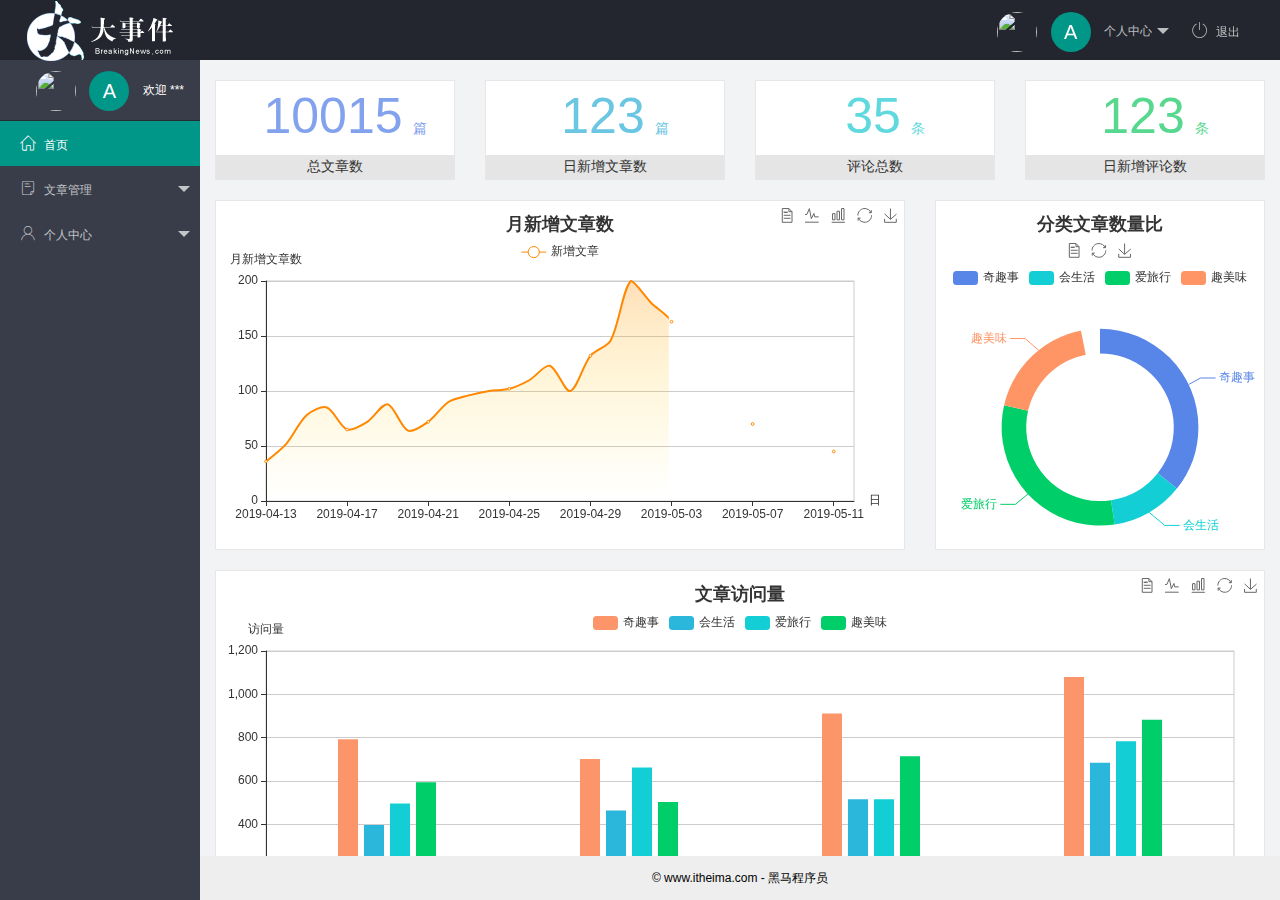
==== commit dfdc1f35: "完成文章管理模块开发" ====
--- a/index.html
+++ b/index.html
@@ -57,10 +57,10 @@
                       <a href="/article/art_cate.html" target="fm"><i class="layui-icon layui-icon-app"></i>文章类别</a>
                     </dd>
                     <dd>
-                      <a href="javascript:;"><i class="layui-icon layui-icon-app"></i>文章列表</a>
+                      <a href="/article/art_list.html" target="fm"><i class="layui-icon layui-icon-app"></i>文章列表</a>
                     </dd>
                     <dd>
-                      <a href="javascript:;"><i class="layui-icon layui-icon-app"></i>发布文章</a>
+                      <a href="/article/art_pub.html" target="fm"><i class="layui-icon layui-icon-app"></i>发布文章</a>
                     </dd>
                   </dl>
                 </li>
